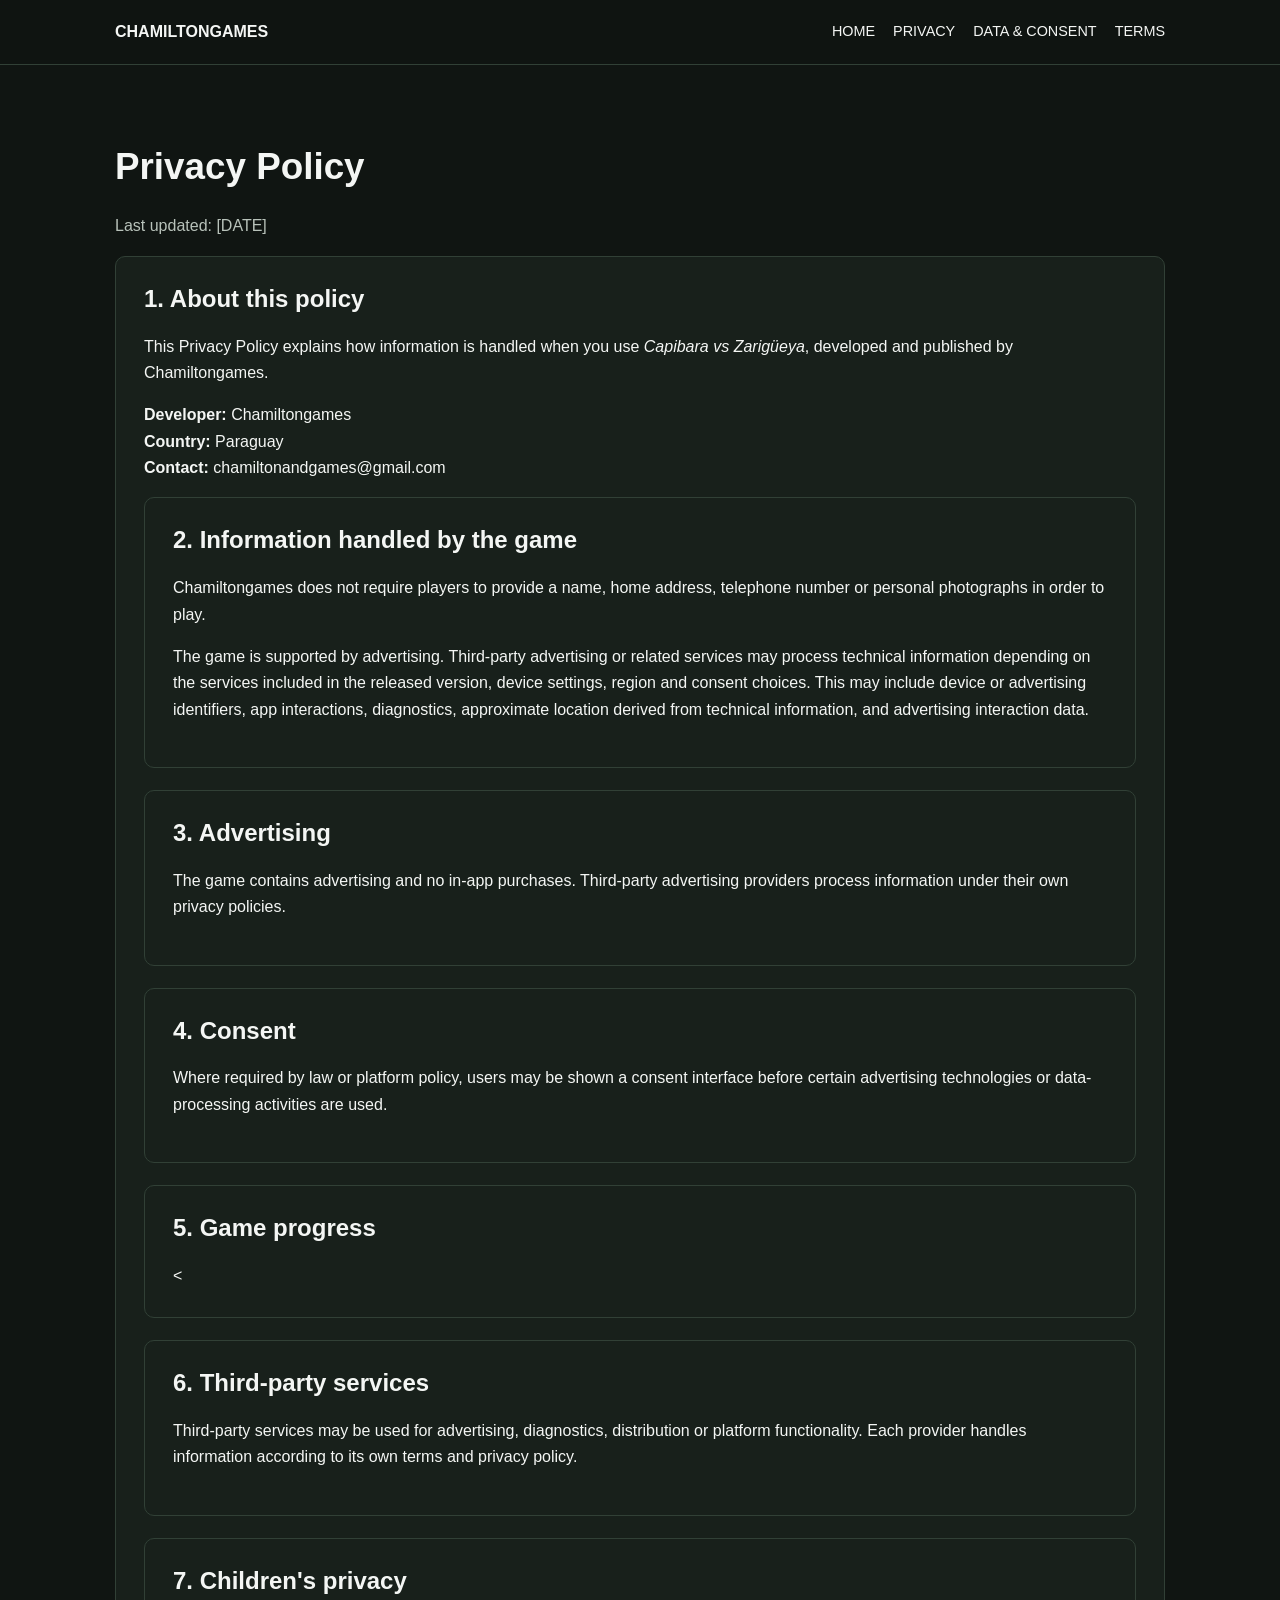
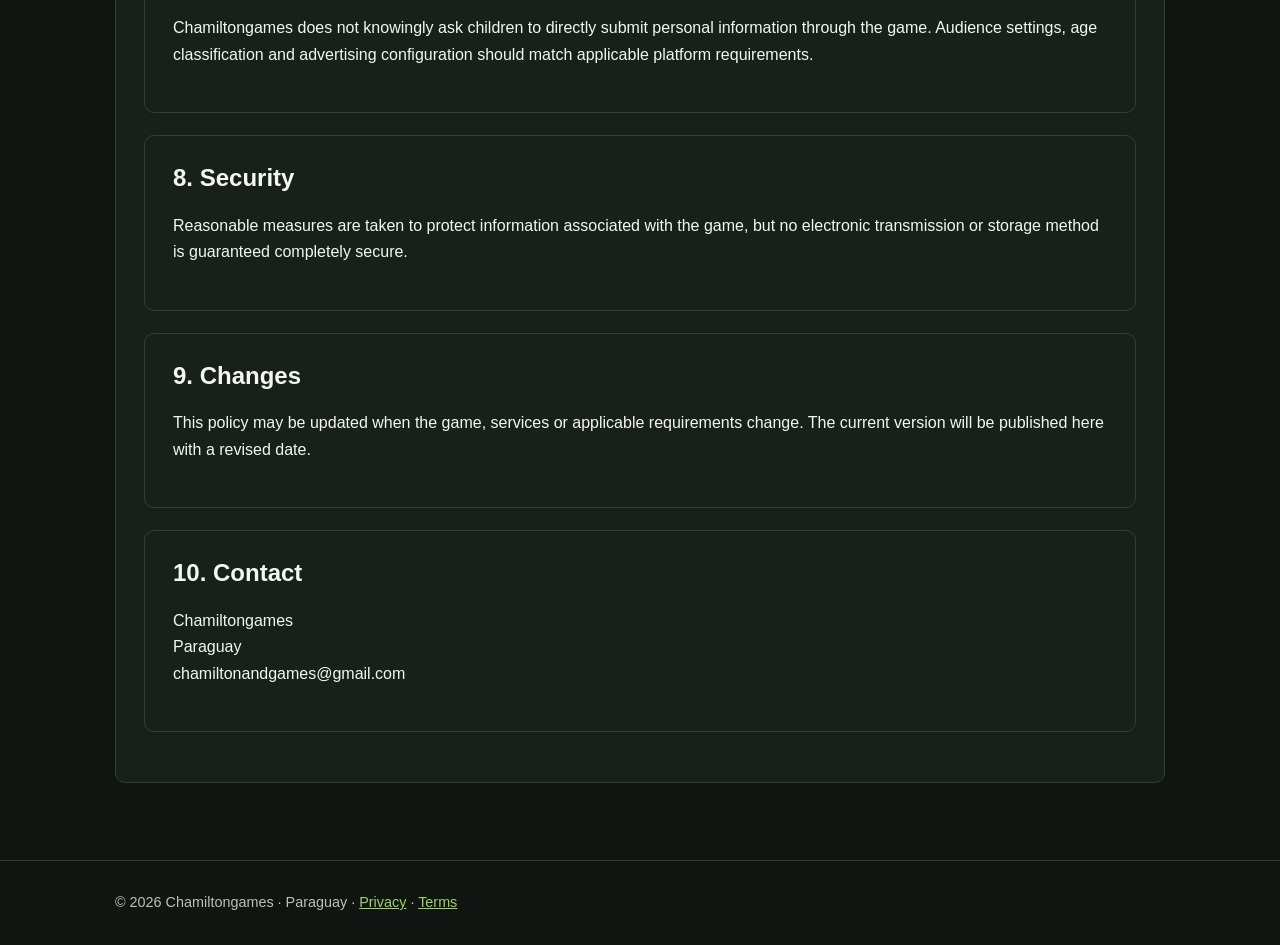
==== privacy.html @ f30abdc1 "Add Chamiltongames website Add Chamiltongames website" ====
<!doctype html><html lang="en"><head><meta charset="utf-8"><meta name="viewport" content="width=device-width,initial-scale=1"><title>Privacy Policy | Chamiltongames</title><meta name="description" content="Capibara vs Zarigüeya - Chamiltongames"><link rel="stylesheet" href="css/style.css"></head><body><header><div class="wrap"><nav><a class="brand" href="index.html">CHAMILTONGAMES</a><button class="menu" aria-label="Open menu">☰</button><div class="links"><a href="index.html">HOME</a><a href="privacy.html">PRIVACY</a><a href="data.html">DATA & CONSENT</a><a href="terms.html">TERMS</a></div></nav></div></header><main><div class="wrap"><h1>Privacy Policy</h1><p class="muted">Last updated: [DATE]</p><section><h2>1. About this policy</h2><p>This Privacy Policy explains how information is handled when you use <em>Capibara vs Zarigüeya</em>, developed and published by Chamiltongames.</p><p><strong>Developer:</strong> Chamiltongames<br><strong>Country:</strong> Paraguay<br><strong>Contact:</strong> chamiltonandgames@gmail.com<br><section><h2>2. Information handled by the game</h2><p>Chamiltongames does not require players to provide a name, home address, telephone number or personal photographs in order to play.</p><p>The game is supported by advertising. Third-party advertising or related services may process technical information depending on the services included in the released version, device settings, region and consent choices. This may include device or advertising identifiers, app interactions, diagnostics, approximate location derived from technical information, and advertising interaction data.</p></section><section><h2>3. Advertising</h2><p>The game contains advertising and no in-app purchases. Third-party advertising providers process information under their own privacy policies.</p></section><section><h2>4. Consent</h2><p>Where required by law or platform policy, users may be shown a consent interface before certain advertising technologies or data-processing activities are used.</p></section><section><h2>5. Game progress</h2><</section><section><h2>6. Third-party services</h2><p>Third-party services may be used for advertising, diagnostics, distribution or platform functionality. Each provider handles information according to its own terms and privacy policy.</p></section><section><h2>7. Children's privacy</h2><p>Chamiltongames does not knowingly ask children to directly submit personal information through the game. Audience settings, age classification and advertising configuration should match applicable platform requirements.</p></section><section><h2>8. Security</h2><p>Reasonable measures are taken to protect information associated with the game, but no electronic transmission or storage method is guaranteed completely secure.</p></section><section><h2>9. Changes</h2><p>This policy may be updated when the game, services or applicable requirements change. The current version will be published here with a revised date.</p></section><section><h2>10. Contact</h2><p>Chamiltongames<br>Paraguay<br>chamiltonandgames@gmail.com</p></section></div></main><footer><div class="wrap">© <span data-year></span> Chamiltongames · Paraguay · <a href="privacy.html">Privacy</a> · <a href="terms.html">Terms</a></div></footer><script src="js/main.js"></script></body></html>
---- css/style.css ----
:root{--bg:#101512;--panel:#18201b;--text:#f4f6f4;--muted:#b8c2ba;--accent:#9bd36a;--line:#314036;--max:1050px}*{box-sizing:border-box}html{scroll-behavior:smooth}body{margin:0;font-family:Arial,Helvetica,sans-serif;background:var(--bg);color:var(--text);line-height:1.65}a{color:var(--accent)}.wrap{width:min(var(--max),92%);margin:auto}header{position:sticky;top:0;background:rgba(16,21,18,.97);border-bottom:1px solid var(--line);z-index:10}nav{min-height:64px;display:flex;align-items:center;justify-content:space-between;gap:20px}.brand{font-weight:800;color:var(--text);text-decoration:none}.links{display:flex;gap:18px;flex-wrap:wrap}.links a{color:var(--text);text-decoration:none;font-size:.9rem}.links a:hover{color:var(--accent)}.menu{display:none;background:none;border:1px solid var(--line);color:var(--text);padding:8px 11px;border-radius:6px}.hero{padding:90px 0 70px;background:linear-gradient(180deg,#18201b,#101512)}.hero h1{font-size:clamp(2.5rem,7vw,5rem);line-height:1;margin:0 0 18px}.hero p{max-width:760px;font-size:1.15rem;color:var(--muted)}.btn{display:inline-block;margin-top:14px;padding:11px 18px;border:1px solid var(--accent);border-radius:7px;text-decoration:none;font-weight:700}main{padding:55px 0}section{background:var(--panel);border:1px solid var(--line);border-radius:10px;padding:28px;margin-bottom:22px}h1,h2,h3{line-height:1.2}h1{font-size:2.3rem}h2{margin-top:0}.muted{color:var(--muted)}.placeholder{background:#222a24;border:1px dashed #66756a;padding:10px 12px;border-radius:5px;font-family:monospace}.screens{display:grid;grid-template-columns:repeat(3,1fr);gap:15px}.shot{aspect-ratio:16/9;border:1px dashed #66756a;border-radius:8px;display:grid;place-items:center;color:var(--muted)}footer{border-top:1px solid var(--line);padding:30px 0;color:var(--muted);font-size:.9rem}@media(max-width:760px){.menu{display:block}.links{display:none;position:absolute;top:64px;left:0;right:0;background:#101512;padding:20px 4%;border-bottom:1px solid var(--line);flex-direction:column}.links.open{display:flex}.screens{grid-template-columns:1fr}.hero{padding-top:60px}}
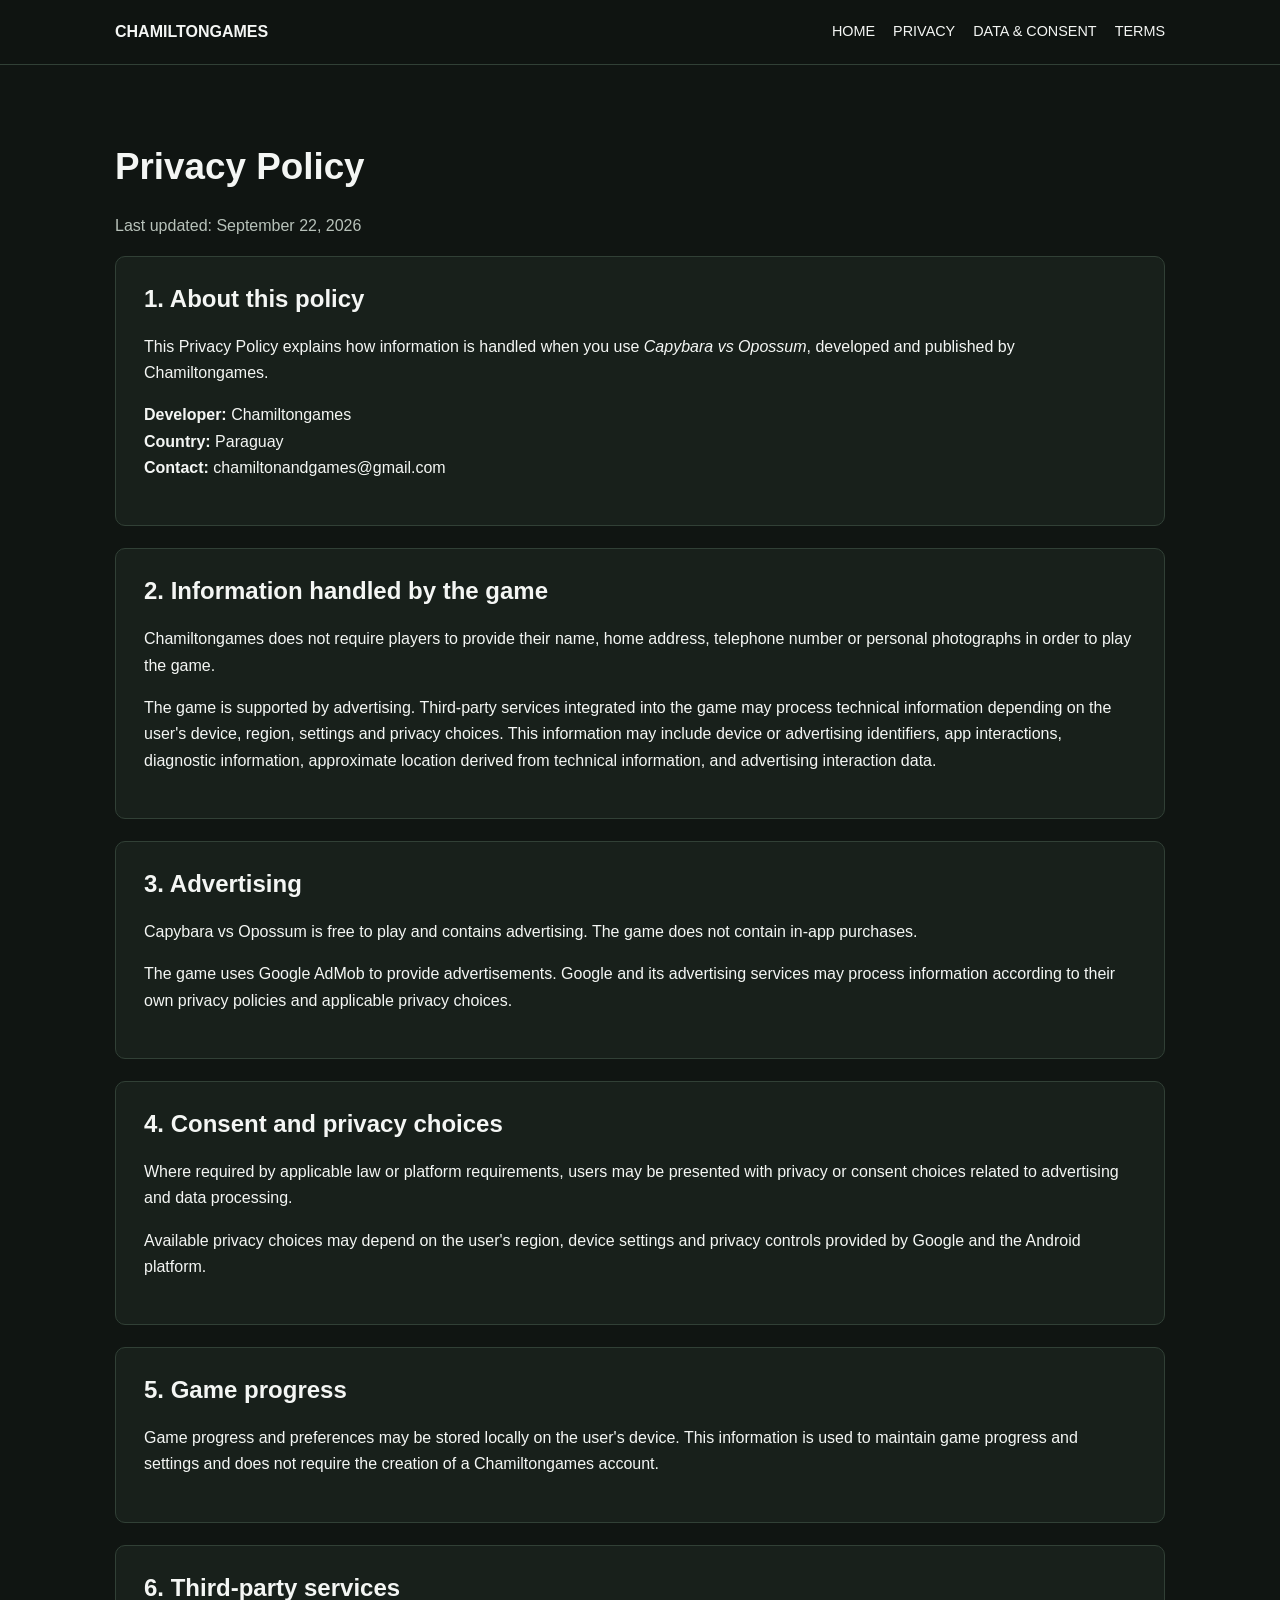
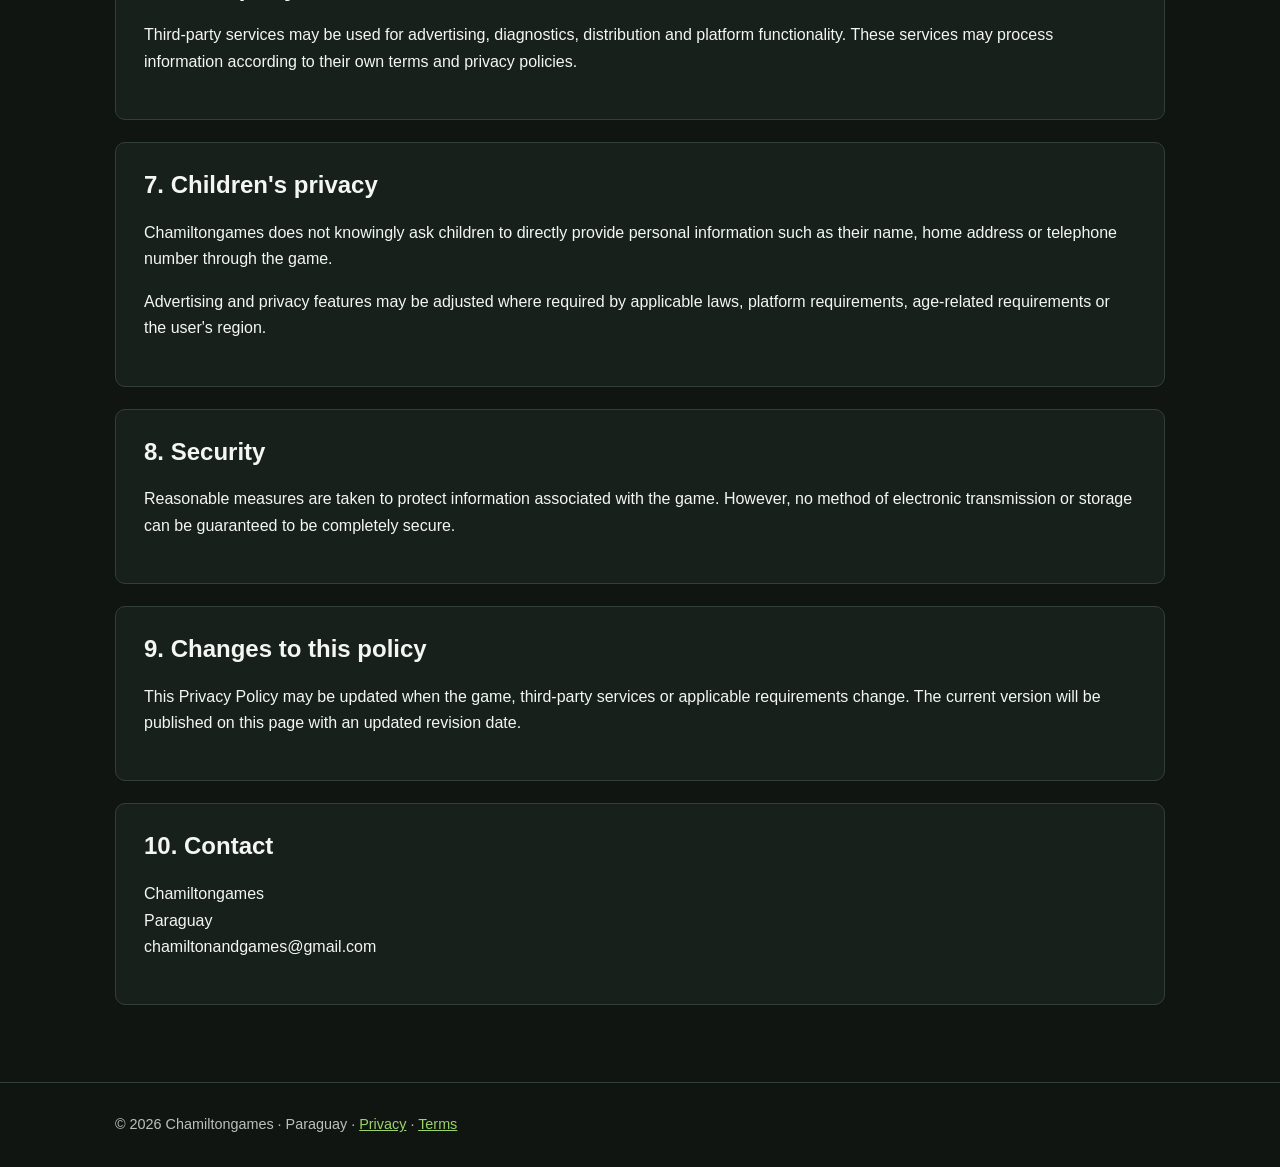
==== commit 6049c568: "ffsdfsfsd" ====
--- a/privacy.html
+++ b/privacy.html
@@ -1 +1,192 @@
-<!doctype html><html lang="en"><head><meta charset="utf-8"><meta name="viewport" content="width=device-width,initial-scale=1"><title>Privacy Policy | Chamiltongames</title><meta name="description" content="Capibara vs Zarigüeya - Chamiltongames"><link rel="stylesheet" href="css/style.css"></head><body><header><div class="wrap"><nav><a class="brand" href="index.html">CHAMILTONGAMES</a><button class="menu" aria-label="Open menu">☰</button><div class="links"><a href="index.html">HOME</a><a href="privacy.html">PRIVACY</a><a href="data.html">DATA & CONSENT</a><a href="terms.html">TERMS</a></div></nav></div></header><main><div class="wrap"><h1>Privacy Policy</h1><p class="muted">Last updated: [DATE]</p><section><h2>1. About this policy</h2><p>This Privacy Policy explains how information is handled when you use <em>Capibara vs Zarigüeya</em>, developed and published by Chamiltongames.</p><p><strong>Developer:</strong> Chamiltongames<br><strong>Country:</strong> Paraguay<br><strong>Contact:</strong> chamiltonandgames@gmail.com<br><section><h2>2. Information handled by the game</h2><p>Chamiltongames does not require players to provide a name, home address, telephone number or personal photographs in order to play.</p><p>The game is supported by advertising. Third-party advertising or related services may process technical information depending on the services included in the released version, device settings, region and consent choices. This may include device or advertising identifiers, app interactions, diagnostics, approximate location derived from technical information, and advertising interaction data.</p></section><section><h2>3. Advertising</h2><p>The game contains advertising and no in-app purchases. Third-party advertising providers process information under their own privacy policies.</p></section><section><h2>4. Consent</h2><p>Where required by law or platform policy, users may be shown a consent interface before certain advertising technologies or data-processing activities are used.</p></section><section><h2>5. Game progress</h2><</section><section><h2>6. Third-party services</h2><p>Third-party services may be used for advertising, diagnostics, distribution or platform functionality. Each provider handles information according to its own terms and privacy policy.</p></section><section><h2>7. Children's privacy</h2><p>Chamiltongames does not knowingly ask children to directly submit personal information through the game. Audience settings, age classification and advertising configuration should match applicable platform requirements.</p></section><section><h2>8. Security</h2><p>Reasonable measures are taken to protect information associated with the game, but no electronic transmission or storage method is guaranteed completely secure.</p></section><section><h2>9. Changes</h2><p>This policy may be updated when the game, services or applicable requirements change. The current version will be published here with a revised date.</p></section><section><h2>10. Contact</h2><p>Chamiltongames<br>Paraguay<br>chamiltonandgames@gmail.com</p></section></div></main><footer><div class="wrap">© <span data-year></span> Chamiltongames · Paraguay · <a href="privacy.html">Privacy</a> · <a href="terms.html">Terms</a></div></footer><script src="js/main.js"></script></body></html>+<!doctype html>
+<html lang="en">
+<head>
+    <meta charset="utf-8">
+    <meta name="viewport" content="width=device-width,initial-scale=1">
+
+    <title>Privacy Policy | Chamiltongames</title>
+
+    <meta name="description"
+          content="Privacy Policy for Capybara vs Opossum by Chamiltongames.">
+
+    <link rel="stylesheet" href="css/style.css">
+</head>
+
+<body>
+
+<header>
+    <div class="wrap">
+        <nav>
+            <a class="brand" href="index.html">CHAMILTONGAMES</a>
+
+            <button class="menu" aria-label="Open menu">☰</button>
+
+            <div class="links">
+                <a href="index.html">HOME</a>
+                <a href="privacy.html">PRIVACY</a>
+                <a href="data.html">DATA & CONSENT</a>
+                <a href="terms.html">TERMS</a>
+            </div>
+        </nav>
+    </div>
+</header>
+
+<main>
+    <div class="wrap">
+
+        <h1>Privacy Policy</h1>
+        <p class="muted">Last updated: September 22, 2026</p>
+
+        <section>
+            <h2>1. About this policy</h2>
+
+            <p>
+                This Privacy Policy explains how information is handled
+                when you use <em>Capybara vs Opossum</em>, developed and
+                published by Chamiltongames.
+            </p>
+
+            <p>
+                <strong>Developer:</strong> Chamiltongames<br>
+                <strong>Country:</strong> Paraguay<br>
+                <strong>Contact:</strong> chamiltonandgames@gmail.com
+            </p>
+        </section>
+
+        <section>
+            <h2>2. Information handled by the game</h2>
+
+            <p>
+                Chamiltongames does not require players to provide their
+                name, home address, telephone number or personal photographs
+                in order to play the game.
+            </p>
+
+            <p>
+                The game is supported by advertising. Third-party services
+                integrated into the game may process technical information
+                depending on the user's device, region, settings and privacy
+                choices. This information may include device or advertising
+                identifiers, app interactions, diagnostic information,
+                approximate location derived from technical information,
+                and advertising interaction data.
+            </p>
+        </section>
+
+        <section>
+            <h2>3. Advertising</h2>
+
+            <p>
+                Capybara vs Opossum is free to play and contains advertising.
+                The game does not contain in-app purchases.
+            </p>
+
+            <p>
+                The game uses Google AdMob to provide advertisements.
+                Google and its advertising services may process information
+                according to their own privacy policies and applicable
+                privacy choices.
+            </p>
+        </section>
+
+        <section>
+            <h2>4. Consent and privacy choices</h2>
+
+            <p>
+                Where required by applicable law or platform requirements,
+                users may be presented with privacy or consent choices
+                related to advertising and data processing.
+            </p>
+
+            <p>
+                Available privacy choices may depend on the user's region,
+                device settings and privacy controls provided by Google
+                and the Android platform.
+            </p>
+        </section>
+
+        <section>
+            <h2>5. Game progress</h2>
+
+            <p>
+                Game progress and preferences may be stored locally on the
+                user's device. This information is used to maintain game
+                progress and settings and does not require the creation of
+                a Chamiltongames account.
+            </p>
+        </section>
+
+        <section>
+            <h2>6. Third-party services</h2>
+
+            <p>
+                Third-party services may be used for advertising,
+                diagnostics, distribution and platform functionality.
+                These services may process information according to their
+                own terms and privacy policies.
+            </p>
+        </section>
+
+        <section>
+            <h2>7. Children's privacy</h2>
+
+            <p>
+                Chamiltongames does not knowingly ask children to directly
+                provide personal information such as their name, home
+                address or telephone number through the game.
+            </p>
+
+            <p>
+                Advertising and privacy features may be adjusted where
+                required by applicable laws, platform requirements,
+                age-related requirements or the user's region.
+            </p>
+        </section>
+
+        <section>
+            <h2>8. Security</h2>
+
+            <p>
+                Reasonable measures are taken to protect information
+                associated with the game. However, no method of electronic
+                transmission or storage can be guaranteed to be completely
+                secure.
+            </p>
+        </section>
+
+        <section>
+            <h2>9. Changes to this policy</h2>
+
+            <p>
+                This Privacy Policy may be updated when the game,
+                third-party services or applicable requirements change.
+                The current version will be published on this page with
+                an updated revision date.
+            </p>
+        </section>
+
+        <section>
+            <h2>10. Contact</h2>
+
+            <p>
+                Chamiltongames<br>
+                Paraguay<br>
+                chamiltonandgames@gmail.com
+            </p>
+        </section>
+
+    </div>
+</main>
+
+<footer>
+    <div class="wrap">
+        © <span data-year></span> Chamiltongames · Paraguay ·
+        <a href="privacy.html">Privacy</a> ·
+        <a href="terms.html">Terms</a>
+    </div>
+</footer>
+
+<script src="js/main.js"></script>
+
+</body>
+</html>
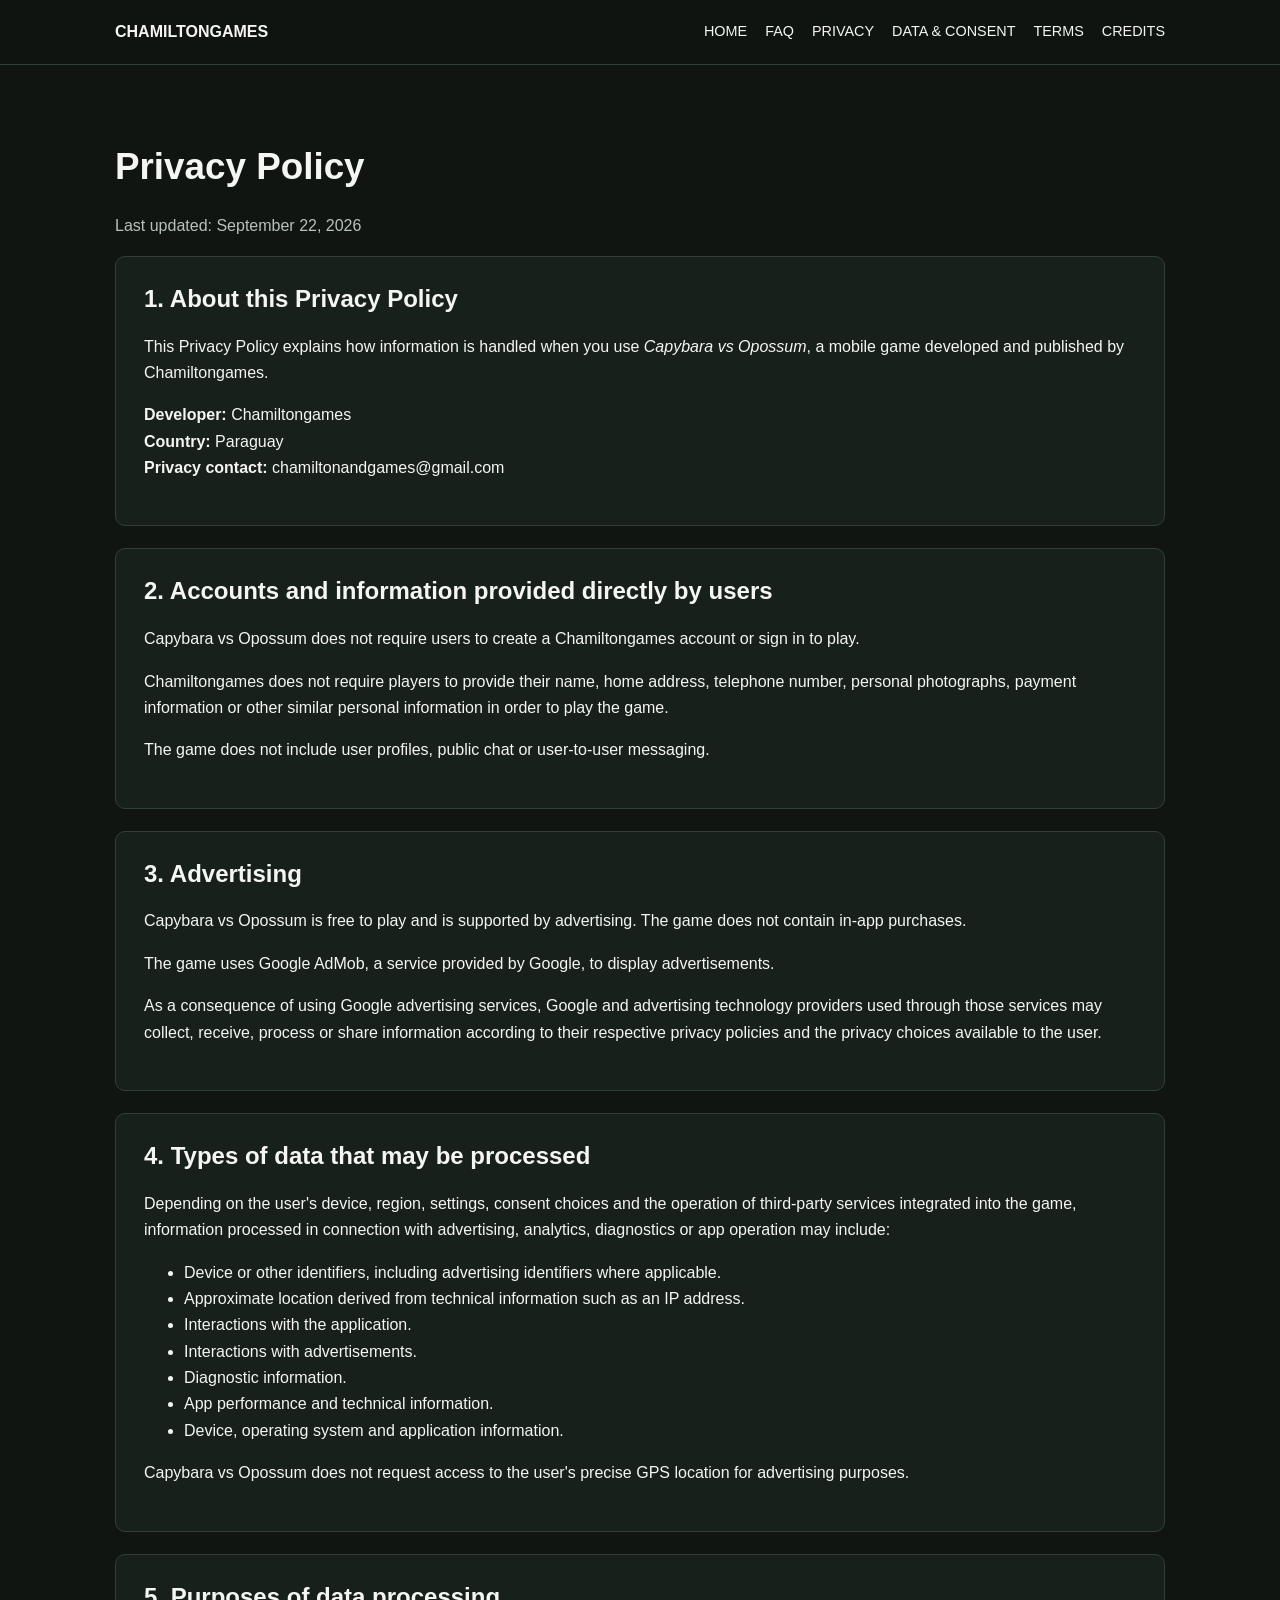
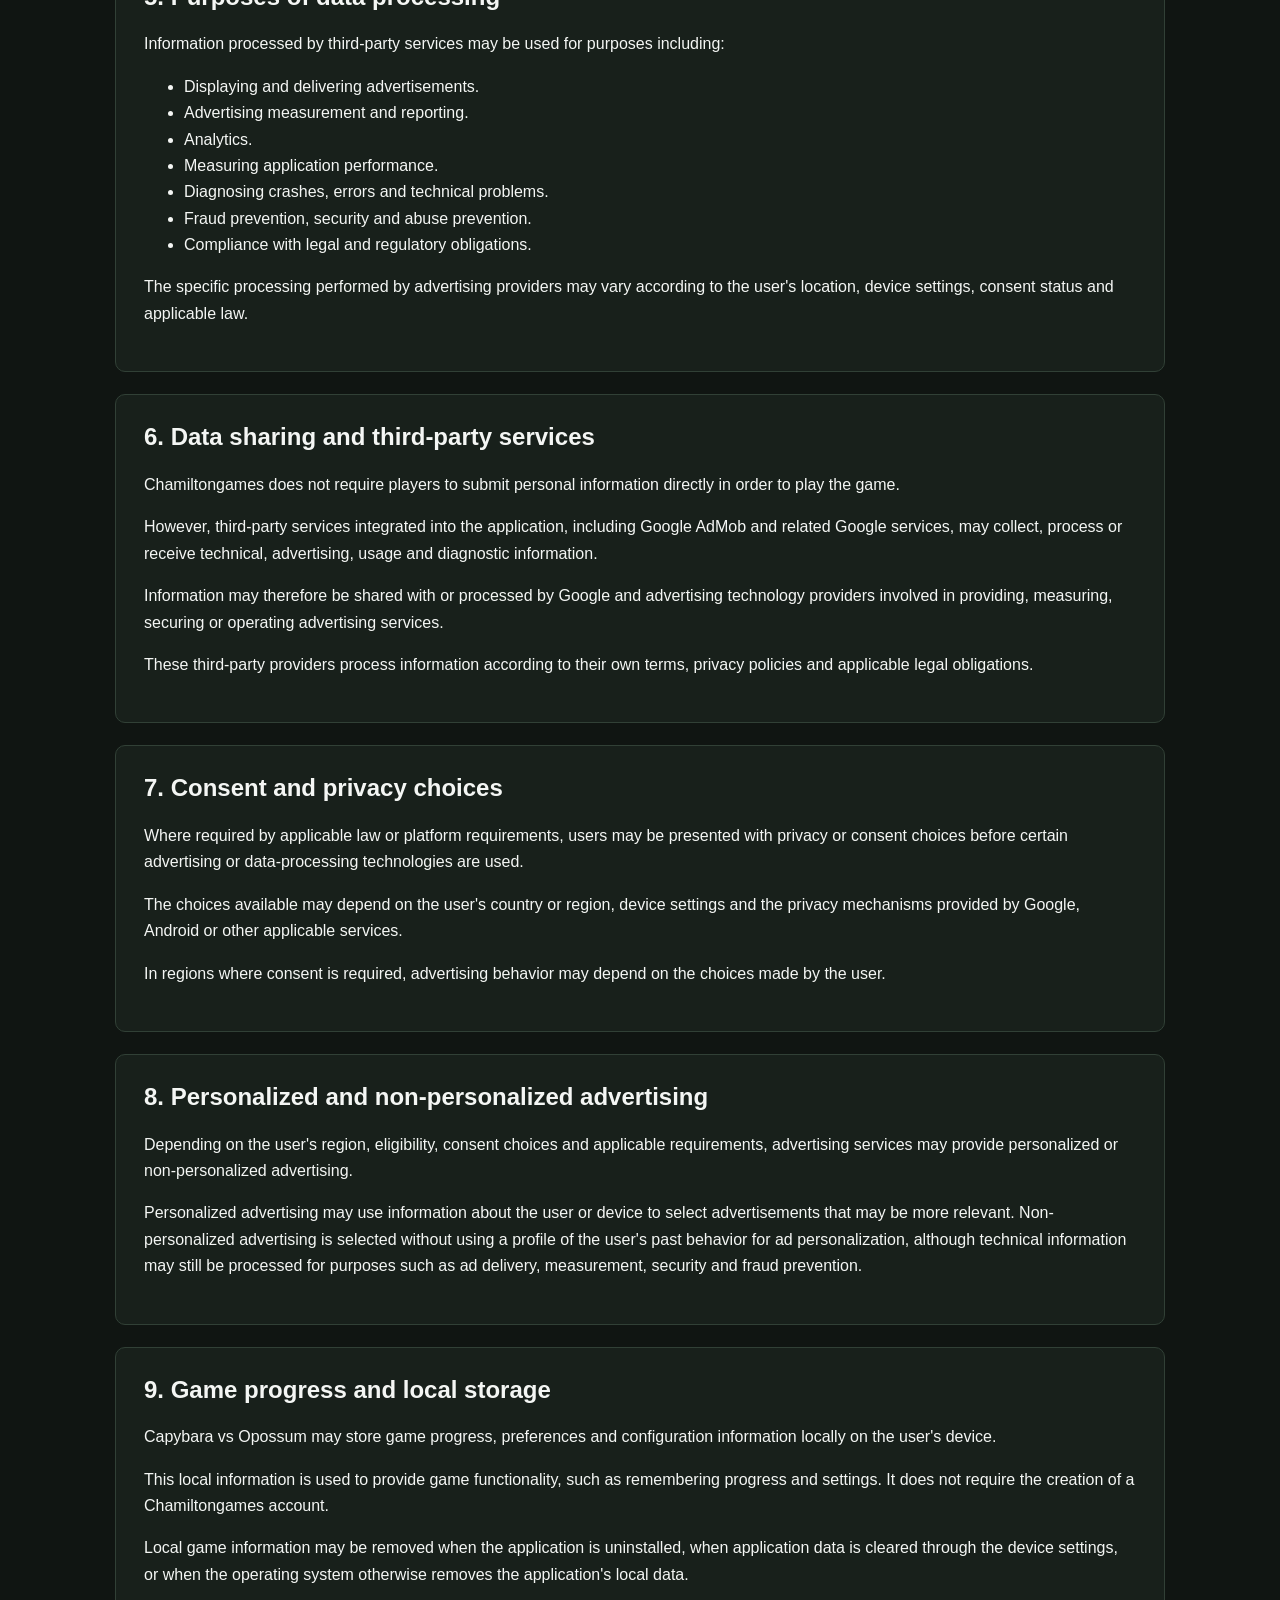
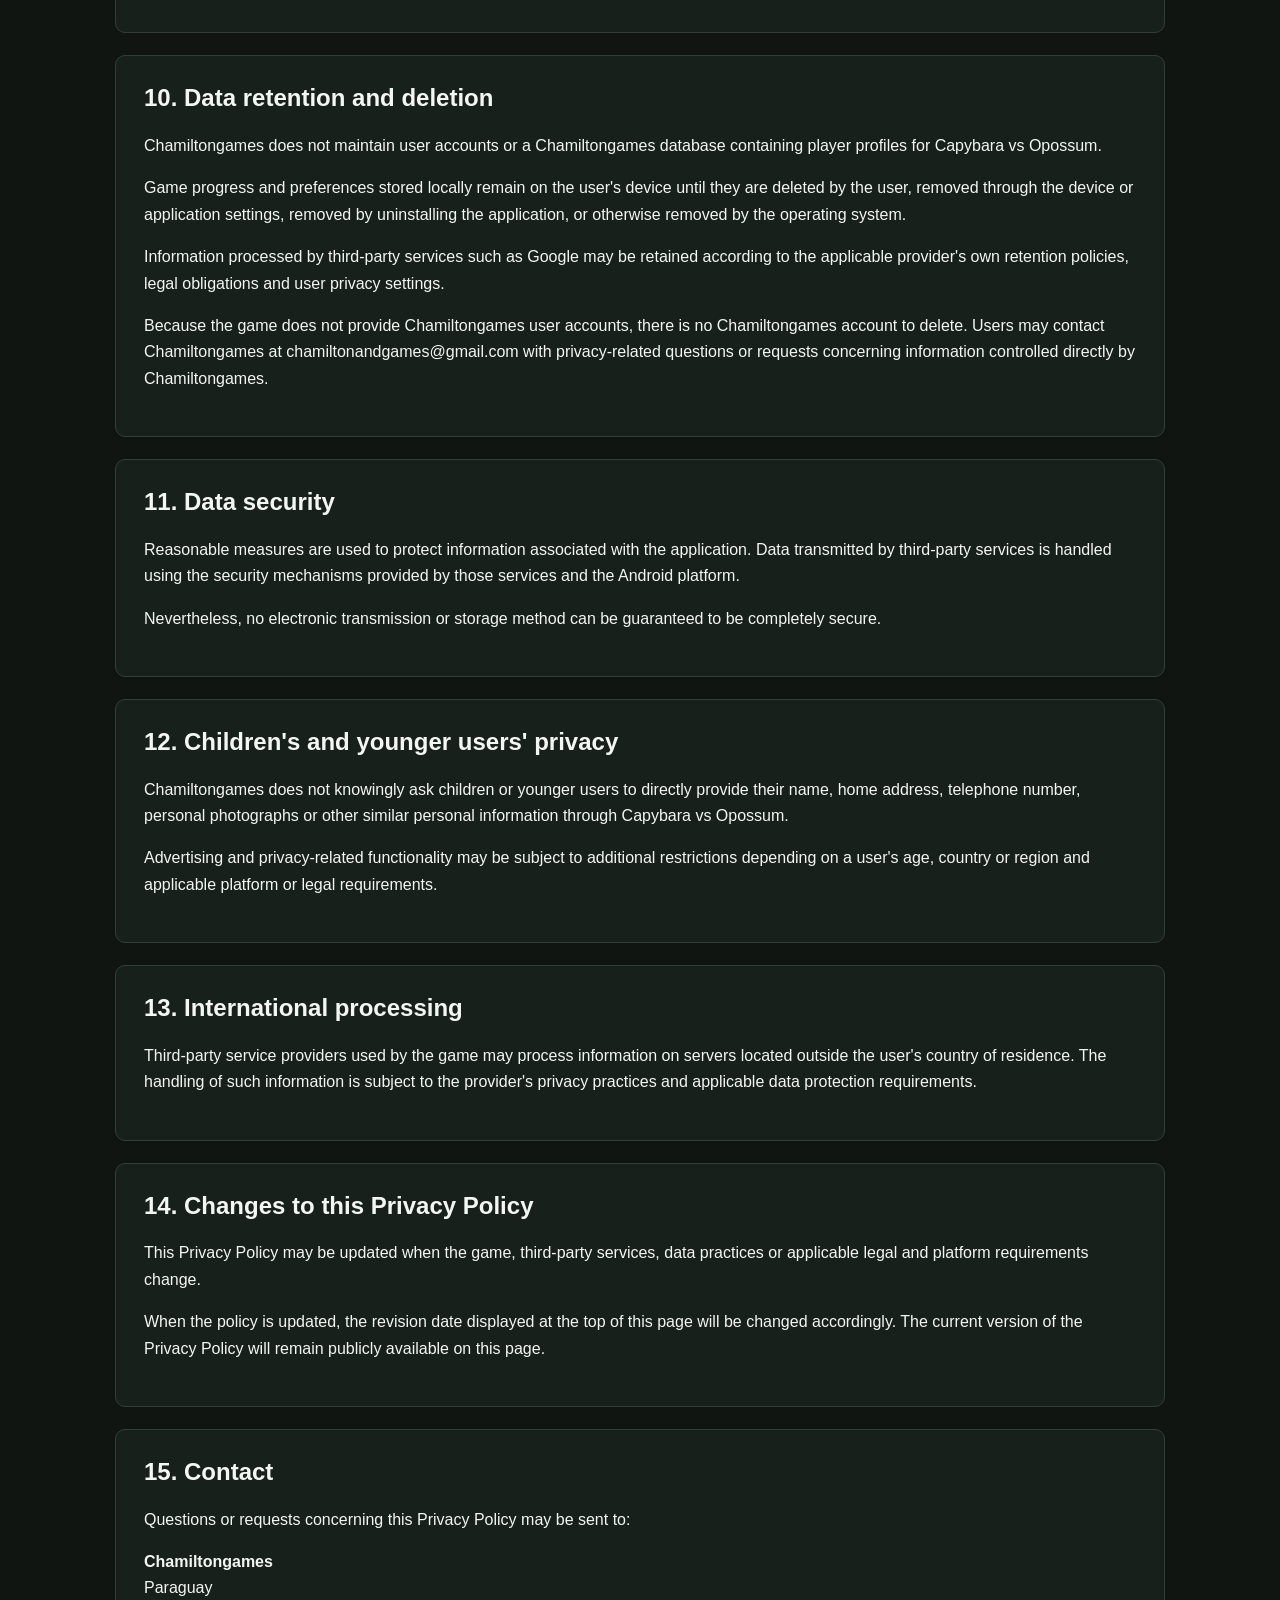
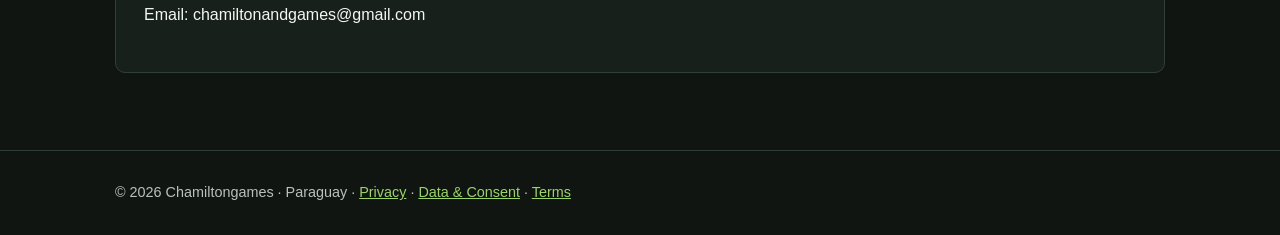
==== commit 06f376ac: "aaaa ddddd aaaaaaaaaa" ====
--- a/privacy.html
+++ b/privacy.html
@@ -23,165 +23,361 @@
 
             <div class="links">
                 <a href="index.html">HOME</a>
+                <a href="faq.html">FAQ</a>
                 <a href="privacy.html">PRIVACY</a>
                 <a href="data.html">DATA & CONSENT</a>
                 <a href="terms.html">TERMS</a>
+                <a href="credits.html">CREDITS</a>
             </div>
         </nav>
     </div>
 </header>
 
 <main>
-    <div class="wrap">
-
-        <h1>Privacy Policy</h1>
-        <p class="muted">Last updated: September 22, 2026</p>
-
-        <section>
-            <h2>1. About this policy</h2>
-
-            <p>
-                This Privacy Policy explains how information is handled
-                when you use <em>Capybara vs Opossum</em>, developed and
-                published by Chamiltongames.
-            </p>
-
-            <p>
-                <strong>Developer:</strong> Chamiltongames<br>
-                <strong>Country:</strong> Paraguay<br>
-                <strong>Contact:</strong> chamiltonandgames@gmail.com
-            </p>
-        </section>
-
-        <section>
-            <h2>2. Information handled by the game</h2>
-
-            <p>
-                Chamiltongames does not require players to provide their
-                name, home address, telephone number or personal photographs
-                in order to play the game.
-            </p>
-
-            <p>
-                The game is supported by advertising. Third-party services
-                integrated into the game may process technical information
-                depending on the user's device, region, settings and privacy
-                choices. This information may include device or advertising
-                identifiers, app interactions, diagnostic information,
-                approximate location derived from technical information,
-                and advertising interaction data.
-            </p>
-        </section>
-
-        <section>
-            <h2>3. Advertising</h2>
-
-            <p>
-                Capybara vs Opossum is free to play and contains advertising.
-                The game does not contain in-app purchases.
-            </p>
-
-            <p>
-                The game uses Google AdMob to provide advertisements.
-                Google and its advertising services may process information
-                according to their own privacy policies and applicable
-                privacy choices.
-            </p>
-        </section>
-
-        <section>
-            <h2>4. Consent and privacy choices</h2>
-
-            <p>
-                Where required by applicable law or platform requirements,
-                users may be presented with privacy or consent choices
-                related to advertising and data processing.
-            </p>
-
-            <p>
-                Available privacy choices may depend on the user's region,
-                device settings and privacy controls provided by Google
-                and the Android platform.
-            </p>
-        </section>
-
-        <section>
-            <h2>5. Game progress</h2>
-
-            <p>
-                Game progress and preferences may be stored locally on the
-                user's device. This information is used to maintain game
-                progress and settings and does not require the creation of
-                a Chamiltongames account.
-            </p>
-        </section>
-
-        <section>
-            <h2>6. Third-party services</h2>
-
-            <p>
-                Third-party services may be used for advertising,
-                diagnostics, distribution and platform functionality.
-                These services may process information according to their
-                own terms and privacy policies.
-            </p>
-        </section>
-
-        <section>
-            <h2>7. Children's privacy</h2>
-
-            <p>
-                Chamiltongames does not knowingly ask children to directly
-                provide personal information such as their name, home
-                address or telephone number through the game.
-            </p>
-
-            <p>
-                Advertising and privacy features may be adjusted where
-                required by applicable laws, platform requirements,
-                age-related requirements or the user's region.
-            </p>
-        </section>
-
-        <section>
-            <h2>8. Security</h2>
-
-            <p>
-                Reasonable measures are taken to protect information
-                associated with the game. However, no method of electronic
-                transmission or storage can be guaranteed to be completely
-                secure.
-            </p>
-        </section>
-
-        <section>
-            <h2>9. Changes to this policy</h2>
-
-            <p>
-                This Privacy Policy may be updated when the game,
-                third-party services or applicable requirements change.
-                The current version will be published on this page with
-                an updated revision date.
-            </p>
-        </section>
-
-        <section>
-            <h2>10. Contact</h2>
-
-            <p>
-                Chamiltongames<br>
-                Paraguay<br>
-                chamiltonandgames@gmail.com
-            </p>
-        </section>
-
-    </div>
+<div class="wrap">
+
+    <h1>Privacy Policy</h1>
+    <p class="muted">Last updated: September 22, 2026</p>
+
+    <section>
+        <h2>1. About this Privacy Policy</h2>
+
+        <p>
+            This Privacy Policy explains how information is handled when
+            you use <em>Capybara vs Opossum</em>, a mobile game developed
+            and published by Chamiltongames.
+        </p>
+
+        <p>
+            <strong>Developer:</strong> Chamiltongames<br>
+            <strong>Country:</strong> Paraguay<br>
+            <strong>Privacy contact:</strong>
+            chamiltonandgames@gmail.com
+        </p>
+    </section>
+
+
+    <section>
+        <h2>2. Accounts and information provided directly by users</h2>
+
+        <p>
+            Capybara vs Opossum does not require users to create a
+            Chamiltongames account or sign in to play.
+        </p>
+
+        <p>
+            Chamiltongames does not require players to provide their
+            name, home address, telephone number, personal photographs,
+            payment information or other similar personal information
+            in order to play the game.
+        </p>
+
+        <p>
+            The game does not include user profiles, public chat or
+            user-to-user messaging.
+        </p>
+    </section>
+
+
+    <section>
+        <h2>3. Advertising</h2>
+
+        <p>
+            Capybara vs Opossum is free to play and is supported by
+            advertising. The game does not contain in-app purchases.
+        </p>
+
+        <p>
+            The game uses Google AdMob, a service provided by Google,
+            to display advertisements.
+        </p>
+
+        <p>
+            As a consequence of using Google advertising services,
+            Google and advertising technology providers used through
+            those services may collect, receive, process or share
+            information according to their respective privacy policies
+            and the privacy choices available to the user.
+        </p>
+    </section>
+
+
+    <section>
+        <h2>4. Types of data that may be processed</h2>
+
+        <p>
+            Depending on the user's device, region, settings, consent
+            choices and the operation of third-party services integrated
+            into the game, information processed in connection with
+            advertising, analytics, diagnostics or app operation may
+            include:
+        </p>
+
+        <ul>
+            <li>Device or other identifiers, including advertising identifiers where applicable.</li>
+            <li>Approximate location derived from technical information such as an IP address.</li>
+            <li>Interactions with the application.</li>
+            <li>Interactions with advertisements.</li>
+            <li>Diagnostic information.</li>
+            <li>App performance and technical information.</li>
+            <li>Device, operating system and application information.</li>
+        </ul>
+
+        <p>
+            Capybara vs Opossum does not request access to the user's
+            precise GPS location for advertising purposes.
+        </p>
+    </section>
+
+
+    <section>
+        <h2>5. Purposes of data processing</h2>
+
+        <p>
+            Information processed by third-party services may be used
+            for purposes including:
+        </p>
+
+        <ul>
+            <li>Displaying and delivering advertisements.</li>
+            <li>Advertising measurement and reporting.</li>
+            <li>Analytics.</li>
+            <li>Measuring application performance.</li>
+            <li>Diagnosing crashes, errors and technical problems.</li>
+            <li>Fraud prevention, security and abuse prevention.</li>
+            <li>Compliance with legal and regulatory obligations.</li>
+        </ul>
+
+        <p>
+            The specific processing performed by advertising providers
+            may vary according to the user's location, device settings,
+            consent status and applicable law.
+        </p>
+    </section>
+
+
+    <section>
+        <h2>6. Data sharing and third-party services</h2>
+
+        <p>
+            Chamiltongames does not require players to submit personal
+            information directly in order to play the game.
+        </p>
+
+        <p>
+            However, third-party services integrated into the application,
+            including Google AdMob and related Google services, may collect,
+            process or receive technical, advertising, usage and diagnostic
+            information.
+        </p>
+
+        <p>
+            Information may therefore be shared with or processed by
+            Google and advertising technology providers involved in
+            providing, measuring, securing or operating advertising
+            services.
+        </p>
+
+        <p>
+            These third-party providers process information according
+            to their own terms, privacy policies and applicable legal
+            obligations.
+        </p>
+    </section>
+
+
+    <section>
+        <h2>7. Consent and privacy choices</h2>
+
+        <p>
+            Where required by applicable law or platform requirements,
+            users may be presented with privacy or consent choices before
+            certain advertising or data-processing technologies are used.
+        </p>
+
+        <p>
+            The choices available may depend on the user's country or
+            region, device settings and the privacy mechanisms provided
+            by Google, Android or other applicable services.
+        </p>
+
+        <p>
+            In regions where consent is required, advertising behavior
+            may depend on the choices made by the user.
+        </p>
+    </section>
+
+
+    <section>
+        <h2>8. Personalized and non-personalized advertising</h2>
+
+        <p>
+            Depending on the user's region, eligibility, consent choices
+            and applicable requirements, advertising services may provide
+            personalized or non-personalized advertising.
+        </p>
+
+        <p>
+            Personalized advertising may use information about the user
+            or device to select advertisements that may be more relevant.
+            Non-personalized advertising is selected without using a
+            profile of the user's past behavior for ad personalization,
+            although technical information may still be processed for
+            purposes such as ad delivery, measurement, security and
+            fraud prevention.
+        </p>
+    </section>
+
+
+    <section>
+        <h2>9. Game progress and local storage</h2>
+
+        <p>
+            Capybara vs Opossum may store game progress, preferences and
+            configuration information locally on the user's device.
+        </p>
+
+        <p>
+            This local information is used to provide game functionality,
+            such as remembering progress and settings. It does not require
+            the creation of a Chamiltongames account.
+        </p>
+
+        <p>
+            Local game information may be removed when the application
+            is uninstalled, when application data is cleared through the
+            device settings, or when the operating system otherwise
+            removes the application's local data.
+        </p>
+    </section>
+
+
+    <section>
+        <h2>10. Data retention and deletion</h2>
+
+        <p>
+            Chamiltongames does not maintain user accounts or a
+            Chamiltongames database containing player profiles for
+            Capybara vs Opossum.
+        </p>
+
+        <p>
+            Game progress and preferences stored locally remain on the
+            user's device until they are deleted by the user, removed
+            through the device or application settings, removed by
+            uninstalling the application, or otherwise removed by the
+            operating system.
+        </p>
+
+        <p>
+            Information processed by third-party services such as Google
+            may be retained according to the applicable provider's own
+            retention policies, legal obligations and user privacy
+            settings.
+        </p>
+
+        <p>
+            Because the game does not provide Chamiltongames user
+            accounts, there is no Chamiltongames account to delete.
+            Users may contact Chamiltongames at
+            chamiltonandgames@gmail.com with privacy-related questions
+            or requests concerning information controlled directly by
+            Chamiltongames.
+        </p>
+    </section>
+
+
+    <section>
+        <h2>11. Data security</h2>
+
+        <p>
+            Reasonable measures are used to protect information associated
+            with the application. Data transmitted by third-party services
+            is handled using the security mechanisms provided by those
+            services and the Android platform.
+        </p>
+
+        <p>
+            Nevertheless, no electronic transmission or storage method
+            can be guaranteed to be completely secure.
+        </p>
+    </section>
+
+
+    <section>
+        <h2>12. Children's and younger users' privacy</h2>
+
+        <p>
+            Chamiltongames does not knowingly ask children or younger
+            users to directly provide their name, home address, telephone
+            number, personal photographs or other similar personal
+            information through Capybara vs Opossum.
+        </p>
+
+        <p>
+            Advertising and privacy-related functionality may be subject
+            to additional restrictions depending on a user's age,
+            country or region and applicable platform or legal
+            requirements.
+        </p>
+    </section>
+
+
+    <section>
+        <h2>13. International processing</h2>
+
+        <p>
+            Third-party service providers used by the game may process
+            information on servers located outside the user's country
+            of residence. The handling of such information is subject
+            to the provider's privacy practices and applicable data
+            protection requirements.
+        </p>
+    </section>
+
+
+    <section>
+        <h2>14. Changes to this Privacy Policy</h2>
+
+        <p>
+            This Privacy Policy may be updated when the game,
+            third-party services, data practices or applicable legal
+            and platform requirements change.
+        </p>
+
+        <p>
+            When the policy is updated, the revision date displayed
+            at the top of this page will be changed accordingly.
+            The current version of the Privacy Policy will remain
+            publicly available on this page.
+        </p>
+    </section>
+
+
+    <section>
+        <h2>15. Contact</h2>
+
+        <p>
+            Questions or requests concerning this Privacy Policy may
+            be sent to:
+        </p>
+
+        <p>
+            <strong>Chamiltongames</strong><br>
+            Paraguay<br>
+            Email: chamiltonandgames@gmail.com
+        </p>
+    </section>
+
+</div>
 </main>
+
 
 <footer>
     <div class="wrap">
         © <span data-year></span> Chamiltongames · Paraguay ·
         <a href="privacy.html">Privacy</a> ·
+        <a href="data.html">Data & Consent</a> ·
         <a href="terms.html">Terms</a>
     </div>
 </footer>
